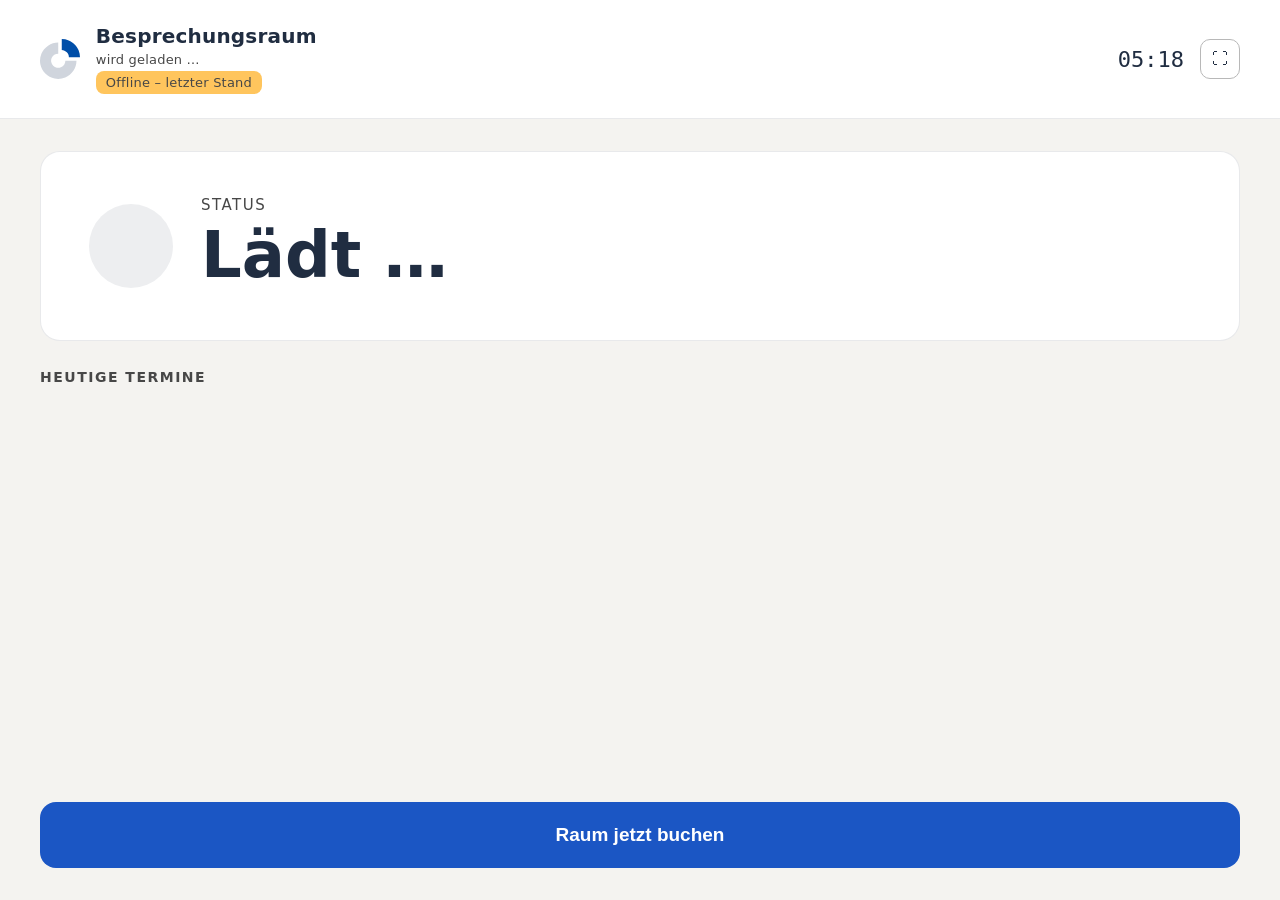
==== index.html @ acee7da9 "Add Python backend with Microsoft Graph integration for room calendar Replaces the mocked frontend d" ====
<!DOCTYPE html>
<html lang="de">
<head>
<meta charset="UTF-8">
<meta name="viewport" content="width=device-width, initial-scale=1.0, maximum-scale=1.0, user-scalable=no">
<title>Besprechungsraum</title>

<!-- PWA: Manifest + Theme-Farbe -->
<link rel="manifest" href="./manifest.json">
<meta name="theme-color" content="#FFFFFF">

<!-- iOS braucht eigene Meta-Tags, ignoriert das Manifest teilweise -->
<meta name="apple-mobile-web-app-capable" content="yes">
<meta name="apple-mobile-web-app-status-bar-style" content="black-translucent">
<link rel="apple-touch-icon" href="./icon-192.png">

<style>
  :root {
    /* Coredat Color Codes */
    --creme: #F4F3F0;
    --light-blue: #D1E6FF;
    --grey: #B8B8B8;
    --blue: #1B56C4;
    --text: #474747;
    --dark-blue: #202D41;
    --green: #A1C9AC;
    --pink: #F2BAEC;
    --yellow: #FFC55D;
    --purple: #CCB9F0;
    --white: #FFFFFF;

    --border: rgba(32,45,65,0.10);
    --radius: 20px;
  }

  * { box-sizing: border-box; margin: 0; padding: 0; }

  html, body { height: 100%; overflow: hidden; }

  body {
    background: var(--creme);
    color: var(--dark-blue);
    font-family: -apple-system, "Segoe UI", Roboto, system-ui, sans-serif;
    display: flex;
    flex-direction: column;
    -webkit-user-select: none;
    user-select: none;
  }

  header {
    display: flex;
    justify-content: space-between;
    align-items: center;
    padding: 24px 40px;
    flex-shrink: 0;
    background: var(--white);
    border-bottom: 1px solid var(--border);
    color: var(--dark-blue);
  }

  .brand {
    display: flex;
    align-items: center;
    gap: 16px;
  }

  .brand img {
    height: 40px;
    width: auto;
    flex-shrink: 0;
  }

  .room-name {
    font-size: 20px;
    font-weight: 600;
    letter-spacing: 0.2px;
  }

  .room-name span {
    display: block;
    font-size: 13px;
    font-weight: 400;
    color: var(--text);
    margin-top: 4px;
  }

  .offline-badge {
    display: none;
    font-size: 12px;
    font-weight: 600;
    color: var(--dark-blue);
    background: var(--yellow);
    padding: 4px 10px;
    border-radius: 8px;
    margin-top: 6px;
  }

  .offline-badge.show { display: inline-block; }

  .clock {
    font-family: "SF Mono", "Consolas", monospace;
    font-size: 22px;
    font-variant-numeric: tabular-nums;
    color: var(--dark-blue);
  }

  #fullscreenBtn {
    background: transparent;
    border: 1px solid var(--grey);
    color: var(--dark-blue);
    width: 40px;
    height: 40px;
    border-radius: 10px;
    margin-left: 16px;
    cursor: pointer;
    font-size: 16px;
  }

  .status-hero {
    position: relative;
    margin: 32px 40px 28px 40px;
    padding: 44px 48px;
    border-radius: var(--radius);
    background: var(--white);
    border: 1px solid var(--border);
    display: flex;
    align-items: center;
    gap: 28px;
    overflow: hidden;
    transition: background 0.4s ease;
  }

  .status-icon {
    flex-shrink: 0;
    width: 84px;
    height: 84px;
    border-radius: 50%;
    display: flex;
    align-items: center;
    justify-content: center;
    background: rgba(32,45,65,0.08);
  }

  .status-icon svg { width: 42px; height: 42px; }

  .status-text { display: flex; flex-direction: column; gap: 6px; }

  .status-hero.frei {
    background: var(--green);
    border-color: rgba(32,45,65,0.12);
  }

  .status-hero.belegt {
    background: var(--yellow);
    border-color: rgba(32,45,65,0.12);
  }

  .status-hero.frei .status-icon,
  .status-hero.belegt .status-icon {
    background: rgba(32,45,65,0.14);
  }

  .status-label {
    font-size: 15px;
    text-transform: uppercase;
    letter-spacing: 1.5px;
    color: var(--text);
  }

  .status-hero.frei .status-label,
  .status-hero.belegt .status-label {
    color: var(--dark-blue);
    opacity: 0.75;
  }

  .status-value {
    font-size: 64px;
    font-weight: 700;
    color: var(--dark-blue);
    line-height: 1.1;
  }

  .status-detail {
    font-size: 19px;
    color: var(--text);
  }

  .agenda {
    margin: 0 40px;
    flex: 1;
    overflow-y: auto;
  }

  .agenda h2 {
    font-size: 14px;
    text-transform: uppercase;
    letter-spacing: 1.5px;
    color: var(--text);
    margin-bottom: 14px;
  }

  .agenda-item {
    position: relative;
    display: flex;
    align-items: center;
    gap: 20px;
    padding: 16px 20px 16px 24px;
    background: var(--white);
    border: 1px solid var(--border);
    border-radius: 14px;
    margin-bottom: 10px;
    overflow: hidden;
  }

  .agenda-item::before {
    content: "";
    position: absolute;
    left: 0; top: 0; bottom: 0;
    width: 4px;
    background: var(--purple);
  }

  .agenda-time {
    font-family: "SF Mono", "Consolas", monospace;
    font-variant-numeric: tabular-nums;
    font-size: 15px;
    color: var(--text);
    min-width: 108px;
  }

  .agenda-title {
    font-size: 16px;
    font-weight: 500;
    color: var(--dark-blue);
  }

  .agenda-by {
    font-size: 13px;
    color: var(--text);
    margin-top: 2px;
  }

  .agenda-empty {
    color: var(--text);
    font-size: 15px;
    padding: 20px;
    text-align: center;
  }

  .book-bar {
    padding: 24px 40px 32px 40px;
    flex-shrink: 0;
  }

  .book-btn {
    width: 100%;
    padding: 22px;
    border: none;
    border-radius: 16px;
    background: var(--blue);
    color: var(--white);
    font-size: 19px;
    font-weight: 700;
    cursor: pointer;
  }

  .book-btn:active { opacity: 0.85; }

  .overlay {
    position: fixed;
    inset: 0;
    background: rgba(32,45,65,0.45);
    display: flex;
    align-items: flex-end;
    opacity: 0;
    pointer-events: none;
    transition: opacity 0.25s ease;
    z-index: 10;
  }

  .overlay.open { opacity: 1; pointer-events: auto; }

  .panel {
    width: 100%;
    background: var(--white);
    border-radius: 24px 24px 0 0;
    padding: 36px 40px 44px 40px;
    transform: translateY(100%);
    transition: transform 0.3s ease;
    position: relative;
  }

  .panel::before {
    content: "";
    position: absolute;
    top: 14px;
    left: 50%;
    transform: translateX(-50%);
    width: 44px;
    height: 5px;
    border-radius: 3px;
    background: var(--pink);
  }

  .overlay.open .panel { transform: translateY(0); }

  .panel h3 {
    font-size: 20px;
    margin-bottom: 24px;
    color: var(--dark-blue);
  }

  .field { margin-bottom: 20px; }

  .field label {
    display: block;
    font-size: 13px;
    color: var(--text);
    text-transform: uppercase;
    letter-spacing: 1px;
    margin-bottom: 8px;
  }

  select {
    width: 100%;
    padding: 16px;
    border-radius: 12px;
    border: 1px solid var(--grey);
    background: var(--creme);
    color: var(--dark-blue);
    font-size: 17px;
  }

  .duration-row { display: flex; gap: 10px; }

  .duration-btn {
    flex: 1;
    padding: 14px;
    border-radius: 12px;
    border: 1px solid var(--grey);
    background: var(--creme);
    color: var(--text);
    font-size: 16px;
    cursor: pointer;
  }

  .duration-btn.selected {
    border-color: var(--purple);
    background: rgba(204,185,240,0.35);
    color: #5b3fa0;
    font-weight: 600;
  }

  .panel-actions {
    display: flex;
    gap: 12px;
    margin-top: 28px;
  }

  .panel-actions button {
    flex: 1;
    padding: 18px;
    border-radius: 14px;
    border: none;
    font-size: 16px;
    font-weight: 600;
    cursor: pointer;
  }

  .cancel-btn { background: var(--creme); color: var(--text); }
  .confirm-btn { background: var(--blue); color: var(--white); }

  .toast {
    position: fixed;
    top: 30px;
    left: 50%;
    transform: translateX(-50%) translateY(-20px);
    background: var(--blue);
    color: var(--white);
    padding: 16px 28px;
    border-radius: 14px;
    font-weight: 600;
    opacity: 0;
    transition: all 0.3s ease;
    z-index: 20;
  }

  .toast.show { opacity: 1; transform: translateX(-50%) translateY(0); }
</style>
</head>
<body>

  <header>
    <div class="brand">
      <img src="./coredat-mark.svg" alt="Coredat">
      <div class="room-name">
        Besprechungsraum
        <span id="lastUpdate">wird geladen …</span>
        <span class="offline-badge" id="offlineBadge">Offline – letzter Stand</span>
      </div>
    </div>
    <div style="display:flex; align-items:center;">
      <div class="clock" id="clock">--:--</div>
      <button id="fullscreenBtn" title="Vollbild umschalten">⛶</button>
    </div>
  </header>

  <div class="status-hero" id="statusHero">
    <div class="status-icon" id="statusIcon"></div>
    <div class="status-text">
      <div class="status-label">Status</div>
      <div class="status-value" id="statusValue">Lädt …</div>
      <div class="status-detail" id="statusDetail"></div>
    </div>
  </div>

  <div class="agenda">
    <h2>Heutige Termine</h2>
    <div id="agendaList"></div>
  </div>

  <div class="book-bar">
    <button class="book-btn" id="openBookingBtn">Raum jetzt buchen</button>
  </div>

  <div class="overlay" id="bookingOverlay">
    <div class="panel">
      <h3>Raum buchen</h3>

      <div class="field">
        <label>Gebucht von</label>
        <select id="employeeSelect"></select>
      </div>

      <div class="field">
        <label>Dauer</label>
        <div class="duration-row" id="durationRow">
          <button class="duration-btn" data-min="15">15 Min</button>
          <button class="duration-btn selected" data-min="30">30 Min</button>
          <button class="duration-btn" data-min="60">60 Min</button>
        </div>
      </div>

      <div class="panel-actions">
        <button class="cancel-btn" id="cancelBookingBtn">Abbrechen</button>
        <button class="confirm-btn" id="confirmBookingBtn">Buchen</button>
      </div>
    </div>
  </div>

  <div class="toast" id="toast">Raum gebucht ✓</div>

<script>
  const API_BASE = "/api";
  const POLL_INTERVAL_MS = 30000;

  let selectedDuration = 30;

  function tickClock() {
    const now = new Date();
    document.getElementById("clock").textContent =
      now.toLocaleTimeString("de-AT", { hour: "2-digit", minute: "2-digit" });
  }
  setInterval(tickClock, 1000);
  tickClock();

  async function loadStatus() {
    try {
      const res = await fetch(`${API_BASE}/status`);
      if (!res.ok) throw new Error(res.status);
      renderStatus(await res.json());
      updateOfflineBadge(false);
    } catch (err) {
      updateOfflineBadge(true);
    }
  }

  async function loadAgenda() {
    try {
      const res = await fetch(`${API_BASE}/agenda`);
      if (!res.ok) throw new Error(res.status);
      renderAgenda(await res.json());
      updateOfflineBadge(false);
    } catch (err) {
      updateOfflineBadge(true);
    }
  }

  async function loadEmployees() {
    try {
      const res = await fetch(`${API_BASE}/employees`);
      if (!res.ok) throw new Error(res.status);
      const names = await res.json();
      const select = document.getElementById("employeeSelect");
      select.innerHTML = names.map(n => `<option value="${n}">${n}</option>`).join("");
    } catch (err) {
      updateOfflineBadge(true);
    }
  }

  const ICON_FREI = `<svg viewBox="0 0 24 24" fill="none" stroke="#202D41" stroke-width="2.5" stroke-linecap="round" stroke-linejoin="round"><path d="M20 6L9 17l-5-5"/></svg>`;
  const ICON_BELEGT = `<svg viewBox="0 0 24 24" fill="none" stroke="#202D41" stroke-width="2.5" stroke-linecap="round" stroke-linejoin="round"><rect x="5" y="11" width="14" height="10" rx="2"/><path d="M8 11V7a4 4 0 0 1 8 0v4"/></svg>`;

  function renderStatus(data) {
    const hero = document.getElementById("statusHero");
    const value = document.getElementById("statusValue");
    const detail = document.getElementById("statusDetail");
    const icon = document.getElementById("statusIcon");

    hero.classList.remove("frei", "belegt");

    if (data.belegt) {
      hero.classList.add("belegt");
      value.textContent = "Belegt";
      detail.textContent = `Wieder frei ab ${data.freiAb} Uhr`;
      icon.innerHTML = ICON_BELEGT;
    } else {
      hero.classList.add("frei");
      value.textContent = "Frei";
      detail.textContent = "Der Raum ist aktuell nicht belegt";
      icon.innerHTML = ICON_FREI;
    }

    document.getElementById("lastUpdate").textContent =
      "Aktualisiert " + new Date().toLocaleTimeString("de-AT", { hour: "2-digit", minute: "2-digit" });
  }

  function renderAgenda(items) {
    const list = document.getElementById("agendaList");
    if (!items.length) {
      list.innerHTML = `<div class="agenda-empty">Keine Termine für heute</div>`;
      return;
    }
    list.innerHTML = items.map(item => `
      <div class="agenda-item">
        <div class="agenda-time">${item.start}–${item.end}</div>
        <div>
          <div class="agenda-title">${item.titel}</div>
          <div class="agenda-by">${item.gebuchtVon}</div>
        </div>
      </div>
    `).join("");
  }

  const overlay = document.getElementById("bookingOverlay");

  document.getElementById("openBookingBtn").addEventListener("click", () => {
    overlay.classList.add("open");
  });

  document.getElementById("cancelBookingBtn").addEventListener("click", () => {
    overlay.classList.remove("open");
  });

  document.querySelectorAll(".duration-btn").forEach(btn => {
    btn.addEventListener("click", () => {
      document.querySelectorAll(".duration-btn").forEach(b => b.classList.remove("selected"));
      btn.classList.add("selected");
      selectedDuration = parseInt(btn.dataset.min, 10);
    });
  });

  document.getElementById("confirmBookingBtn").addEventListener("click", async () => {
    const employee = document.getElementById("employeeSelect").value;

    try {
      const res = await fetch(`${API_BASE}/book`, {
        method: "POST",
        headers: { "Content-Type": "application/json" },
        body: JSON.stringify({ employee, durationMinutes: selectedDuration })
      });
      if (!res.ok) throw new Error(res.status);

      overlay.classList.remove("open");
      showToast(`Raum für ${employee} gebucht (${selectedDuration} Min)`);
      loadStatus();
      loadAgenda();
    } catch (err) {
      overlay.classList.remove("open");
      showToast("Buchung fehlgeschlagen – bitte erneut versuchen");
    }
  });

  function showToast(msg) {
    const toast = document.getElementById("toast");
    toast.textContent = msg + " ✓";
    toast.classList.add("show");
    setTimeout(() => toast.classList.remove("show"), 2500);
  }

  document.getElementById("fullscreenBtn").addEventListener("click", () => {
    if (!document.fullscreenElement) {
      document.documentElement.requestFullscreen().catch(() => {});
    } else {
      document.exitFullscreen();
    }
  });

  function updateOfflineBadge(forceOffline) {
    const offline = forceOffline !== undefined ? forceOffline : !navigator.onLine;
    document.getElementById("offlineBadge").classList.toggle("show", offline);
  }
  window.addEventListener("online", () => updateOfflineBadge());
  window.addEventListener("offline", () => updateOfflineBadge());
  updateOfflineBadge();

  if ("serviceWorker" in navigator) {
    window.addEventListener("load", () => {
      navigator.serviceWorker.register("./sw.js").catch(() => {});
    });
  }

  loadStatus();
  loadAgenda();
  loadEmployees();
  setInterval(loadStatus, POLL_INTERVAL_MS);
  setInterval(loadAgenda, POLL_INTERVAL_MS);
</script>

</body>
</html>
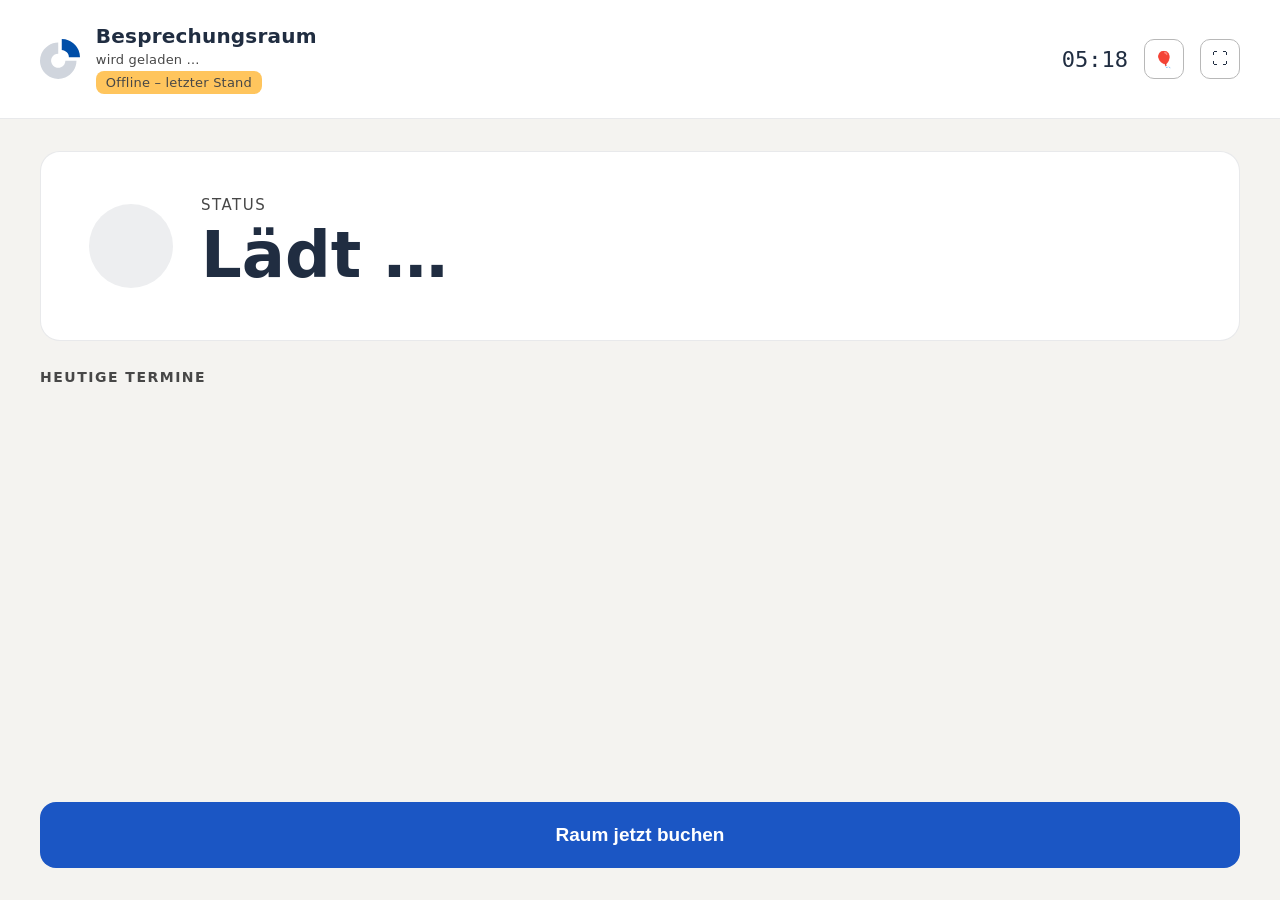
==== commit 7ecaac19: "fun-mode boilerplate" ====
--- a/index.html
+++ b/index.html
@@ -14,379 +14,8 @@
 <meta name="apple-mobile-web-app-status-bar-style" content="black-translucent">
 <link rel="apple-touch-icon" href="./icon-192.png">
 
-<style>
-  :root {
-    /* Coredat Color Codes */
-    --creme: #F4F3F0;
-    --light-blue: #D1E6FF;
-    --grey: #B8B8B8;
-    --blue: #1B56C4;
-    --text: #474747;
-    --dark-blue: #202D41;
-    --green: #A1C9AC;
-    --pink: #F2BAEC;
-    --yellow: #FFC55D;
-    --purple: #CCB9F0;
-    --white: #FFFFFF;
-
-    --border: rgba(32,45,65,0.10);
-    --radius: 20px;
-  }
-
-  * { box-sizing: border-box; margin: 0; padding: 0; }
-
-  html, body { height: 100%; overflow: hidden; }
-
-  body {
-    background: var(--creme);
-    color: var(--dark-blue);
-    font-family: -apple-system, "Segoe UI", Roboto, system-ui, sans-serif;
-    display: flex;
-    flex-direction: column;
-    -webkit-user-select: none;
-    user-select: none;
-  }
-
-  header {
-    display: flex;
-    justify-content: space-between;
-    align-items: center;
-    padding: 24px 40px;
-    flex-shrink: 0;
-    background: var(--white);
-    border-bottom: 1px solid var(--border);
-    color: var(--dark-blue);
-  }
-
-  .brand {
-    display: flex;
-    align-items: center;
-    gap: 16px;
-  }
-
-  .brand img {
-    height: 40px;
-    width: auto;
-    flex-shrink: 0;
-  }
-
-  .room-name {
-    font-size: 20px;
-    font-weight: 600;
-    letter-spacing: 0.2px;
-  }
-
-  .room-name span {
-    display: block;
-    font-size: 13px;
-    font-weight: 400;
-    color: var(--text);
-    margin-top: 4px;
-  }
-
-  .offline-badge {
-    display: none;
-    font-size: 12px;
-    font-weight: 600;
-    color: var(--dark-blue);
-    background: var(--yellow);
-    padding: 4px 10px;
-    border-radius: 8px;
-    margin-top: 6px;
-  }
-
-  .offline-badge.show { display: inline-block; }
-
-  .clock {
-    font-family: "SF Mono", "Consolas", monospace;
-    font-size: 22px;
-    font-variant-numeric: tabular-nums;
-    color: var(--dark-blue);
-  }
-
-  #fullscreenBtn {
-    background: transparent;
-    border: 1px solid var(--grey);
-    color: var(--dark-blue);
-    width: 40px;
-    height: 40px;
-    border-radius: 10px;
-    margin-left: 16px;
-    cursor: pointer;
-    font-size: 16px;
-  }
-
-  .status-hero {
-    position: relative;
-    margin: 32px 40px 28px 40px;
-    padding: 44px 48px;
-    border-radius: var(--radius);
-    background: var(--white);
-    border: 1px solid var(--border);
-    display: flex;
-    align-items: center;
-    gap: 28px;
-    overflow: hidden;
-    transition: background 0.4s ease;
-  }
-
-  .status-icon {
-    flex-shrink: 0;
-    width: 84px;
-    height: 84px;
-    border-radius: 50%;
-    display: flex;
-    align-items: center;
-    justify-content: center;
-    background: rgba(32,45,65,0.08);
-  }
-
-  .status-icon svg { width: 42px; height: 42px; }
-
-  .status-text { display: flex; flex-direction: column; gap: 6px; }
-
-  .status-hero.frei {
-    background: var(--green);
-    border-color: rgba(32,45,65,0.12);
-  }
-
-  .status-hero.belegt {
-    background: var(--yellow);
-    border-color: rgba(32,45,65,0.12);
-  }
-
-  .status-hero.frei .status-icon,
-  .status-hero.belegt .status-icon {
-    background: rgba(32,45,65,0.14);
-  }
-
-  .status-label {
-    font-size: 15px;
-    text-transform: uppercase;
-    letter-spacing: 1.5px;
-    color: var(--text);
-  }
-
-  .status-hero.frei .status-label,
-  .status-hero.belegt .status-label {
-    color: var(--dark-blue);
-    opacity: 0.75;
-  }
-
-  .status-value {
-    font-size: 64px;
-    font-weight: 700;
-    color: var(--dark-blue);
-    line-height: 1.1;
-  }
-
-  .status-detail {
-    font-size: 19px;
-    color: var(--text);
-  }
-
-  .agenda {
-    margin: 0 40px;
-    flex: 1;
-    overflow-y: auto;
-  }
-
-  .agenda h2 {
-    font-size: 14px;
-    text-transform: uppercase;
-    letter-spacing: 1.5px;
-    color: var(--text);
-    margin-bottom: 14px;
-  }
-
-  .agenda-item {
-    position: relative;
-    display: flex;
-    align-items: center;
-    gap: 20px;
-    padding: 16px 20px 16px 24px;
-    background: var(--white);
-    border: 1px solid var(--border);
-    border-radius: 14px;
-    margin-bottom: 10px;
-    overflow: hidden;
-  }
-
-  .agenda-item::before {
-    content: "";
-    position: absolute;
-    left: 0; top: 0; bottom: 0;
-    width: 4px;
-    background: var(--purple);
-  }
-
-  .agenda-time {
-    font-family: "SF Mono", "Consolas", monospace;
-    font-variant-numeric: tabular-nums;
-    font-size: 15px;
-    color: var(--text);
-    min-width: 108px;
-  }
-
-  .agenda-title {
-    font-size: 16px;
-    font-weight: 500;
-    color: var(--dark-blue);
-  }
-
-  .agenda-by {
-    font-size: 13px;
-    color: var(--text);
-    margin-top: 2px;
-  }
-
-  .agenda-empty {
-    color: var(--text);
-    font-size: 15px;
-    padding: 20px;
-    text-align: center;
-  }
-
-  .book-bar {
-    padding: 24px 40px 32px 40px;
-    flex-shrink: 0;
-  }
-
-  .book-btn {
-    width: 100%;
-    padding: 22px;
-    border: none;
-    border-radius: 16px;
-    background: var(--blue);
-    color: var(--white);
-    font-size: 19px;
-    font-weight: 700;
-    cursor: pointer;
-  }
-
-  .book-btn:active { opacity: 0.85; }
-
-  .overlay {
-    position: fixed;
-    inset: 0;
-    background: rgba(32,45,65,0.45);
-    display: flex;
-    align-items: flex-end;
-    opacity: 0;
-    pointer-events: none;
-    transition: opacity 0.25s ease;
-    z-index: 10;
-  }
-
-  .overlay.open { opacity: 1; pointer-events: auto; }
-
-  .panel {
-    width: 100%;
-    background: var(--white);
-    border-radius: 24px 24px 0 0;
-    padding: 36px 40px 44px 40px;
-    transform: translateY(100%);
-    transition: transform 0.3s ease;
-    position: relative;
-  }
-
-  .panel::before {
-    content: "";
-    position: absolute;
-    top: 14px;
-    left: 50%;
-    transform: translateX(-50%);
-    width: 44px;
-    height: 5px;
-    border-radius: 3px;
-    background: var(--pink);
-  }
-
-  .overlay.open .panel { transform: translateY(0); }
-
-  .panel h3 {
-    font-size: 20px;
-    margin-bottom: 24px;
-    color: var(--dark-blue);
-  }
-
-  .field { margin-bottom: 20px; }
-
-  .field label {
-    display: block;
-    font-size: 13px;
-    color: var(--text);
-    text-transform: uppercase;
-    letter-spacing: 1px;
-    margin-bottom: 8px;
-  }
-
-  select {
-    width: 100%;
-    padding: 16px;
-    border-radius: 12px;
-    border: 1px solid var(--grey);
-    background: var(--creme);
-    color: var(--dark-blue);
-    font-size: 17px;
-  }
-
-  .duration-row { display: flex; gap: 10px; }
-
-  .duration-btn {
-    flex: 1;
-    padding: 14px;
-    border-radius: 12px;
-    border: 1px solid var(--grey);
-    background: var(--creme);
-    color: var(--text);
-    font-size: 16px;
-    cursor: pointer;
-  }
-
-  .duration-btn.selected {
-    border-color: var(--purple);
-    background: rgba(204,185,240,0.35);
-    color: #5b3fa0;
-    font-weight: 600;
-  }
-
-  .panel-actions {
-    display: flex;
-    gap: 12px;
-    margin-top: 28px;
-  }
-
-  .panel-actions button {
-    flex: 1;
-    padding: 18px;
-    border-radius: 14px;
-    border: none;
-    font-size: 16px;
-    font-weight: 600;
-    cursor: pointer;
-  }
-
-  .cancel-btn { background: var(--creme); color: var(--text); }
-  .confirm-btn { background: var(--blue); color: var(--white); }
-
-  .toast {
-    position: fixed;
-    top: 30px;
-    left: 50%;
-    transform: translateX(-50%) translateY(-20px);
-    background: var(--blue);
-    color: var(--white);
-    padding: 16px 28px;
-    border-radius: 14px;
-    font-weight: 600;
-    opacity: 0;
-    transition: all 0.3s ease;
-    z-index: 20;
-  }
-
-  .toast.show { opacity: 1; transform: translateX(-50%) translateY(0); }
-</style>
+<link rel="stylesheet" href="./styles.css">
+
 </head>
 <body>
 
@@ -401,6 +30,7 @@
     </div>
     <div style="display:flex; align-items:center;">
       <div class="clock" id="clock">--:--</div>
+      <button id="funModeBtn" title="Fun-Modus">🎈</button>
       <button id="fullscreenBtn" title="Vollbild umschalten">⛶</button>
     </div>
   </header>
@@ -588,6 +218,10 @@
     setTimeout(() => toast.classList.remove("show"), 2500);
   }
 
+  document.getElementById("funModeBtn").addEventListener("click", () => {
+    window.location.href = "./fun.html";
+  });
+
   document.getElementById("fullscreenBtn").addEventListener("click", () => {
     if (!document.fullscreenElement) {
       document.documentElement.requestFullscreen().catch(() => {});
--- a/styles.css
+++ b/styles.css
@@ -0,0 +1,372 @@
+:root {
+  /* Coredat Color Codes */
+  --creme: #F4F3F0;
+  --light-blue: #D1E6FF;
+  --grey: #B8B8B8;
+  --blue: #1B56C4;
+  --text: #474747;
+  --dark-blue: #202D41;
+  --green: #A1C9AC;
+  --pink: #F2BAEC;
+  --yellow: #FFC55D;
+  --purple: #CCB9F0;
+  --white: #FFFFFF;
+
+  --border: rgba(32,45,65,0.10);
+  --radius: 20px;
+}
+
+* { box-sizing: border-box; margin: 0; padding: 0; }
+
+html, body { height: 100%; overflow: hidden; }
+
+body {
+  background: var(--creme);
+  color: var(--dark-blue);
+  font-family: -apple-system, "Segoe UI", Roboto, system-ui, sans-serif;
+  display: flex;
+  flex-direction: column;
+  -webkit-user-select: none;
+  user-select: none;
+}
+
+header {
+  display: flex;
+  justify-content: space-between;
+  align-items: center;
+  padding: 24px 40px;
+  flex-shrink: 0;
+  background: var(--white);
+  border-bottom: 1px solid var(--border);
+  color: var(--dark-blue);
+}
+
+.brand {
+  display: flex;
+  align-items: center;
+  gap: 16px;
+}
+
+.brand img {
+  height: 40px;
+  width: auto;
+  flex-shrink: 0;
+}
+
+.room-name {
+  font-size: 20px;
+  font-weight: 600;
+  letter-spacing: 0.2px;
+}
+
+.room-name span {
+  display: block;
+  font-size: 13px;
+  font-weight: 400;
+  color: var(--text);
+  margin-top: 4px;
+}
+
+.offline-badge {
+  display: none;
+  font-size: 12px;
+  font-weight: 600;
+  color: var(--dark-blue);
+  background: var(--yellow);
+  padding: 4px 10px;
+  border-radius: 8px;
+  margin-top: 6px;
+}
+
+.offline-badge.show { display: inline-block; }
+
+.clock {
+  font-family: "SF Mono", "Consolas", monospace;
+  font-size: 22px;
+  font-variant-numeric: tabular-nums;
+  color: var(--dark-blue);
+}
+
+#funModeBtn,
+#fullscreenBtn {
+  background: transparent;
+  border: 1px solid var(--grey);
+  color: var(--dark-blue);
+  width: 40px;
+  height: 40px;
+  border-radius: 10px;
+  margin-left: 16px;
+  cursor: pointer;
+  font-size: 16px;
+}
+
+.status-hero {
+  position: relative;
+  margin: 32px 40px 28px 40px;
+  padding: 44px 48px;
+  border-radius: var(--radius);
+  background: var(--white);
+  border: 1px solid var(--border);
+  display: flex;
+  align-items: center;
+  gap: 28px;
+  overflow: hidden;
+  transition: background 0.4s ease;
+}
+
+.status-icon {
+  flex-shrink: 0;
+  width: 84px;
+  height: 84px;
+  border-radius: 50%;
+  display: flex;
+  align-items: center;
+  justify-content: center;
+  background: rgba(32,45,65,0.08);
+}
+
+.status-icon svg { width: 42px; height: 42px; }
+
+.status-text { display: flex; flex-direction: column; gap: 6px; }
+
+.status-hero.frei {
+  background: var(--green);
+  border-color: rgba(32,45,65,0.12);
+}
+
+.status-hero.belegt {
+  background: var(--yellow);
+  border-color: rgba(32,45,65,0.12);
+}
+
+.status-hero.frei .status-icon,
+.status-hero.belegt .status-icon {
+  background: rgba(32,45,65,0.14);
+}
+
+.status-label {
+  font-size: 15px;
+  text-transform: uppercase;
+  letter-spacing: 1.5px;
+  color: var(--text);
+}
+
+.status-hero.frei .status-label,
+.status-hero.belegt .status-label {
+  color: var(--dark-blue);
+  opacity: 0.75;
+}
+
+.status-value {
+  font-size: 64px;
+  font-weight: 700;
+  color: var(--dark-blue);
+  line-height: 1.1;
+}
+
+.status-detail {
+  font-size: 19px;
+  color: var(--text);
+}
+
+.agenda {
+  margin: 0 40px;
+  flex: 1;
+  overflow-y: auto;
+}
+
+.agenda h2 {
+  font-size: 14px;
+  text-transform: uppercase;
+  letter-spacing: 1.5px;
+  color: var(--text);
+  margin-bottom: 14px;
+}
+
+.agenda-item {
+  position: relative;
+  display: flex;
+  align-items: center;
+  gap: 20px;
+  padding: 16px 20px 16px 24px;
+  background: var(--white);
+  border: 1px solid var(--border);
+  border-radius: 14px;
+  margin-bottom: 10px;
+  overflow: hidden;
+}
+
+.agenda-item::before {
+  content: "";
+  position: absolute;
+  left: 0; top: 0; bottom: 0;
+  width: 4px;
+  background: var(--purple);
+}
+
+.agenda-time {
+  font-family: "SF Mono", "Consolas", monospace;
+  font-variant-numeric: tabular-nums;
+  font-size: 15px;
+  color: var(--text);
+  min-width: 108px;
+}
+
+.agenda-title {
+  font-size: 16px;
+  font-weight: 500;
+  color: var(--dark-blue);
+}
+
+.agenda-by {
+  font-size: 13px;
+  color: var(--text);
+  margin-top: 2px;
+}
+
+.agenda-empty {
+  color: var(--text);
+  font-size: 15px;
+  padding: 20px;
+  text-align: center;
+}
+
+.book-bar {
+  padding: 24px 40px 32px 40px;
+  flex-shrink: 0;
+}
+
+.book-btn {
+  width: 100%;
+  padding: 22px;
+  border: none;
+  border-radius: 16px;
+  background: var(--blue);
+  color: var(--white);
+  font-size: 19px;
+  font-weight: 700;
+  cursor: pointer;
+}
+
+.book-btn:active { opacity: 0.85; }
+
+.overlay {
+  position: fixed;
+  inset: 0;
+  background: rgba(32,45,65,0.45);
+  display: flex;
+  align-items: flex-end;
+  opacity: 0;
+  pointer-events: none;
+  transition: opacity 0.25s ease;
+  z-index: 10;
+}
+
+.overlay.open { opacity: 1; pointer-events: auto; }
+
+.panel {
+  width: 100%;
+  background: var(--white);
+  border-radius: 24px 24px 0 0;
+  padding: 36px 40px 44px 40px;
+  transform: translateY(100%);
+  transition: transform 0.3s ease;
+  position: relative;
+}
+
+.panel::before {
+  content: "";
+  position: absolute;
+  top: 14px;
+  left: 50%;
+  transform: translateX(-50%);
+  width: 44px;
+  height: 5px;
+  border-radius: 3px;
+  background: var(--pink);
+}
+
+.overlay.open .panel { transform: translateY(0); }
+
+.panel h3 {
+  font-size: 20px;
+  margin-bottom: 24px;
+  color: var(--dark-blue);
+}
+
+.field { margin-bottom: 20px; }
+
+.field label {
+  display: block;
+  font-size: 13px;
+  color: var(--text);
+  text-transform: uppercase;
+  letter-spacing: 1px;
+  margin-bottom: 8px;
+}
+
+select {
+  width: 100%;
+  padding: 16px;
+  border-radius: 12px;
+  border: 1px solid var(--grey);
+  background: var(--creme);
+  color: var(--dark-blue);
+  font-size: 17px;
+}
+
+.duration-row { display: flex; gap: 10px; }
+
+.duration-btn {
+  flex: 1;
+  padding: 14px;
+  border-radius: 12px;
+  border: 1px solid var(--grey);
+  background: var(--creme);
+  color: var(--text);
+  font-size: 16px;
+  cursor: pointer;
+}
+
+.duration-btn.selected {
+  border-color: var(--purple);
+  background: rgba(204,185,240,0.35);
+  color: #5b3fa0;
+  font-weight: 600;
+}
+
+.panel-actions {
+  display: flex;
+  gap: 12px;
+  margin-top: 28px;
+}
+
+.panel-actions button {
+  flex: 1;
+  padding: 18px;
+  border-radius: 14px;
+  border: none;
+  font-size: 16px;
+  font-weight: 600;
+  cursor: pointer;
+}
+
+.cancel-btn { background: var(--creme); color: var(--text); }
+.confirm-btn { background: var(--blue); color: var(--white); }
+
+.toast {
+  position: fixed;
+  top: 30px;
+  left: 50%;
+  transform: translateX(-50%) translateY(-20px);
+  background: var(--blue);
+  color: var(--white);
+  padding: 16px 28px;
+  border-radius: 14px;
+  font-weight: 600;
+  opacity: 0;
+  transition: all 0.3s ease;
+  z-index: 20;
+}
+
+.toast.show { opacity: 1; transform: translateX(-50%) translateY(0); }
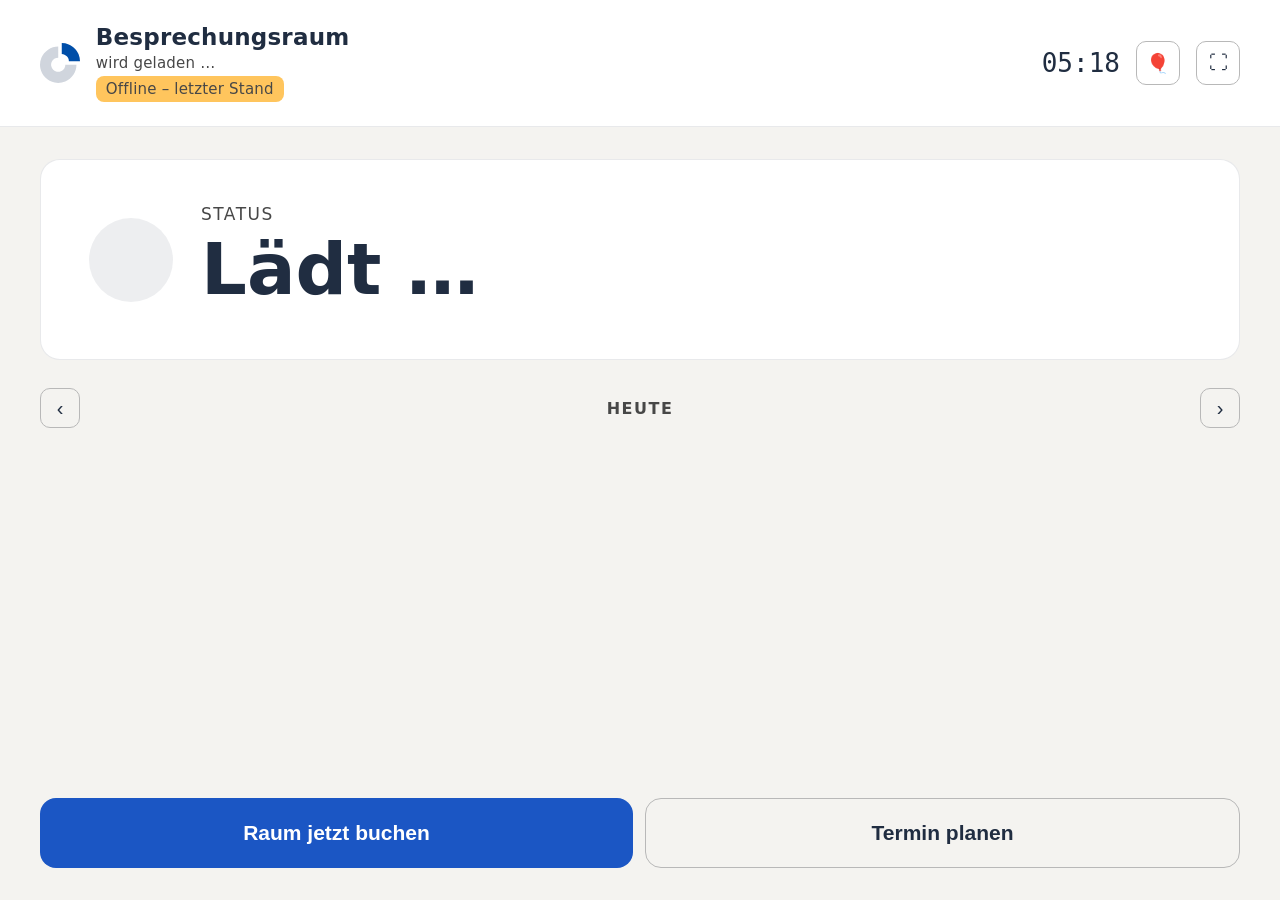
==== commit 619e8e9a: "added more functionalities (conflict handling, week view, delete bookings)" ====
--- a/index.html
+++ b/index.html
@@ -45,17 +45,33 @@
   </div>
 
   <div class="agenda">
-    <h2>Heutige Termine</h2>
+    <div class="day-nav">
+      <button class="day-nav-arrow" id="prevDayBtn" aria-label="Vorheriger Tag">‹</button>
+      <div class="day-nav-label">
+        <span id="dayLabel">Heute</span>
+        <button class="today-btn" id="todayBtn">Heute</button>
+      </div>
+      <button class="day-nav-arrow" id="nextDayBtn" aria-label="Nächster Tag">›</button>
+    </div>
     <div id="agendaList"></div>
   </div>
 
   <div class="book-bar">
     <button class="book-btn" id="openBookingBtn">Raum jetzt buchen</button>
+    <button class="book-btn secondary-btn" id="planBookingBtn">Termin planen</button>
   </div>
 
   <div class="overlay" id="bookingOverlay">
     <div class="panel">
-      <h3>Raum buchen</h3>
+      <h3 id="panelTitle">Raum buchen</h3>
+
+      <div class="field" id="scheduleFields" style="display:none">
+        <label>Datum &amp; Uhrzeit</label>
+        <div class="schedule-row">
+          <input type="date" id="scheduleDate">
+          <input type="time" id="scheduleTime">
+        </div>
+      </div>
 
       <div class="field">
         <label>Gebucht von</label>
@@ -85,6 +101,56 @@
   const POLL_INTERVAL_MS = 30000;
 
   let selectedDuration = 30;
+  let viewedDate = new Date();
+  let bookMode = "now";
+
+  function isToday(d) {
+    const t = new Date();
+    return d.getFullYear() === t.getFullYear() && d.getMonth() === t.getMonth() && d.getDate() === t.getDate();
+  }
+
+  function formatDateParam(d) {
+    const y = d.getFullYear();
+    const m = String(d.getMonth() + 1).padStart(2, "0");
+    const day = String(d.getDate()).padStart(2, "0");
+    return `${y}-${m}-${day}`;
+  }
+
+  function formatDayLabel(d) {
+    if (isToday(d)) return "Heute";
+    return d.toLocaleDateString("de-AT", { weekday: "long", day: "numeric", month: "long" });
+  }
+
+  function nextQuarterHourStr() {
+    const d = new Date();
+    d.setMinutes(Math.ceil(d.getMinutes() / 15) * 15, 0, 0);
+    return `${String(d.getHours()).padStart(2, "0")}:${String(d.getMinutes()).padStart(2, "0")}`;
+  }
+
+  function renderDayNav() {
+    document.getElementById("dayLabel").textContent = formatDayLabel(viewedDate);
+    document.getElementById("todayBtn").classList.toggle("show", !isToday(viewedDate));
+  }
+
+  function updateStatusHeroVisibility() {
+    document.getElementById("statusHero").style.display = isToday(viewedDate) ? "" : "none";
+  }
+
+  function dayChanged() {
+    renderDayNav();
+    updateStatusHeroVisibility();
+    loadAgenda();
+  }
+
+  function changeDay(delta) {
+    viewedDate.setDate(viewedDate.getDate() + delta);
+    dayChanged();
+  }
+
+  function goToToday() {
+    viewedDate = new Date();
+    dayChanged();
+  }
 
   function tickClock() {
     const now = new Date();
@@ -107,7 +173,7 @@
 
   async function loadAgenda() {
     try {
-      const res = await fetch(`${API_BASE}/agenda`);
+      const res = await fetch(`${API_BASE}/agenda?date=${formatDateParam(viewedDate)}`);
       if (!res.ok) throw new Error(res.status);
       renderAgenda(await res.json());
       updateOfflineBadge(false);
@@ -158,16 +224,17 @@
   function renderAgenda(items) {
     const list = document.getElementById("agendaList");
     if (!items.length) {
-      list.innerHTML = `<div class="agenda-empty">Keine Termine für heute</div>`;
+      list.innerHTML = `<div class="agenda-empty">Keine Termine an diesem Tag</div>`;
       return;
     }
     list.innerHTML = items.map(item => `
       <div class="agenda-item">
         <div class="agenda-time">${item.start}–${item.end}</div>
-        <div>
+        <div class="agenda-info">
           <div class="agenda-title">${item.titel}</div>
           <div class="agenda-by">${item.gebuchtVon}</div>
         </div>
+        ${item.loeschbar ? `<button class="delete-btn" data-id="${item.id}" title="Buchung löschen">🗑</button>` : ""}
       </div>
     `).join("");
   }
@@ -175,6 +242,18 @@
   const overlay = document.getElementById("bookingOverlay");
 
   document.getElementById("openBookingBtn").addEventListener("click", () => {
+    bookMode = "now";
+    document.getElementById("panelTitle").textContent = "Raum buchen";
+    document.getElementById("scheduleFields").style.display = "none";
+    overlay.classList.add("open");
+  });
+
+  document.getElementById("planBookingBtn").addEventListener("click", () => {
+    bookMode = "scheduled";
+    document.getElementById("panelTitle").textContent = "Termin planen";
+    document.getElementById("scheduleFields").style.display = "";
+    document.getElementById("scheduleDate").value = formatDateParam(viewedDate);
+    document.getElementById("scheduleTime").value = nextQuarterHourStr();
     overlay.classList.add("open");
   });
 
@@ -192,13 +271,30 @@
 
   document.getElementById("confirmBookingBtn").addEventListener("click", async () => {
     const employee = document.getElementById("employeeSelect").value;
+    const payload = { employee, durationMinutes: selectedDuration };
+
+    if (bookMode === "scheduled") {
+      const date = document.getElementById("scheduleDate").value;
+      const time = document.getElementById("scheduleTime").value;
+      if (!date || !time) {
+        showToast("Bitte Datum und Uhrzeit wählen");
+        return;
+      }
+      payload.startDateTime = `${date}T${time}:00`;
+    }
 
     try {
       const res = await fetch(`${API_BASE}/book`, {
         method: "POST",
         headers: { "Content-Type": "application/json" },
-        body: JSON.stringify({ employee, durationMinutes: selectedDuration })
+        body: JSON.stringify(payload)
       });
+
+      if (res.status === 409) {
+        const data = await res.json().catch(() => ({}));
+        showToast(`Zeitraum bereits belegt: ${data.detail || "Konflikt"}`);
+        return;
+      }
       if (!res.ok) throw new Error(res.status);
 
       overlay.classList.remove("open");
@@ -210,6 +306,45 @@
       showToast("Buchung fehlgeschlagen – bitte erneut versuchen");
     }
   });
+
+  document.getElementById("agendaList").addEventListener("click", async (e) => {
+    const btn = e.target.closest(".delete-btn");
+    if (!btn) return;
+    if (!confirm("Diese Buchung wirklich löschen?")) return;
+
+    try {
+      const res = await fetch(`${API_BASE}/booking/${btn.dataset.id}`, { method: "DELETE" });
+      if (res.status === 403) {
+        showToast("Diese Buchung kann nicht gelöscht werden");
+        return;
+      }
+      if (!res.ok) throw new Error(res.status);
+      showToast("Buchung gelöscht");
+      loadAgenda();
+      loadStatus();
+    } catch (err) {
+      showToast("Löschen fehlgeschlagen");
+    }
+  });
+
+  document.getElementById("prevDayBtn").addEventListener("click", () => changeDay(-1));
+  document.getElementById("nextDayBtn").addEventListener("click", () => changeDay(1));
+  document.getElementById("todayBtn").addEventListener("click", goToToday);
+
+  const agendaEl = document.querySelector(".agenda");
+  let touchStartX = 0;
+  let touchStartY = 0;
+  agendaEl.addEventListener("touchstart", (e) => {
+    touchStartX = e.changedTouches[0].clientX;
+    touchStartY = e.changedTouches[0].clientY;
+  }, { passive: true });
+  agendaEl.addEventListener("touchend", (e) => {
+    const dx = e.changedTouches[0].clientX - touchStartX;
+    const dy = e.changedTouches[0].clientY - touchStartY;
+    if (Math.abs(dx) > 50 && Math.abs(dx) > Math.abs(dy)) {
+      changeDay(dx < 0 ? 1 : -1);
+    }
+  }, { passive: true });
 
   function showToast(msg) {
     const toast = document.getElementById("toast");
@@ -244,6 +379,8 @@
     });
   }
 
+  renderDayNav();
+  updateStatusHeroVisibility();
   loadStatus();
   loadAgenda();
   loadEmployees();
--- a/styles.css
+++ b/styles.css
@@ -54,14 +54,14 @@
 }
 
 .room-name {
-  font-size: 20px;
+  font-size: 23px;
   font-weight: 600;
   letter-spacing: 0.2px;
 }
 
 .room-name span {
   display: block;
-  font-size: 13px;
+  font-size: 15px;
   font-weight: 400;
   color: var(--text);
   margin-top: 4px;
@@ -69,7 +69,7 @@
 
 .offline-badge {
   display: none;
-  font-size: 12px;
+  font-size: 14px;
   font-weight: 600;
   color: var(--dark-blue);
   background: var(--yellow);
@@ -82,7 +82,7 @@
 
 .clock {
   font-family: "SF Mono", "Consolas", monospace;
-  font-size: 22px;
+  font-size: 26px;
   font-variant-numeric: tabular-nums;
   color: var(--dark-blue);
 }
@@ -92,12 +92,12 @@
   background: transparent;
   border: 1px solid var(--grey);
   color: var(--dark-blue);
-  width: 40px;
-  height: 40px;
+  width: 44px;
+  height: 44px;
   border-radius: 10px;
   margin-left: 16px;
   cursor: pointer;
-  font-size: 16px;
+  font-size: 19px;
 }
 
 .status-hero {
@@ -145,7 +145,7 @@
 }
 
 .status-label {
-  font-size: 15px;
+  font-size: 17px;
   text-transform: uppercase;
   letter-spacing: 1.5px;
   color: var(--text);
@@ -158,14 +158,14 @@
 }
 
 .status-value {
-  font-size: 64px;
+  font-size: 72px;
   font-weight: 700;
   color: var(--dark-blue);
   line-height: 1.1;
 }
 
 .status-detail {
-  font-size: 19px;
+  font-size: 22px;
   color: var(--text);
 }
 
@@ -175,13 +175,52 @@
   overflow-y: auto;
 }
 
-.agenda h2 {
-  font-size: 14px;
+.day-nav {
+  display: flex;
+  align-items: center;
+  justify-content: space-between;
+  margin-bottom: 14px;
+}
+
+.day-nav-arrow {
+  background: transparent;
+  border: 1px solid var(--grey);
+  color: var(--dark-blue);
+  width: 40px;
+  height: 40px;
+  border-radius: 10px;
+  cursor: pointer;
+  font-size: 20px;
+  line-height: 1;
+}
+
+.day-nav-label {
+  display: flex;
+  align-items: center;
+  gap: 12px;
+}
+
+.day-nav-label span {
+  font-size: 16px;
+  font-weight: 600;
   text-transform: uppercase;
   letter-spacing: 1.5px;
   color: var(--text);
-  margin-bottom: 14px;
-}
+}
+
+.today-btn {
+  display: none;
+  border: 1px solid var(--purple);
+  background: rgba(204,185,240,0.35);
+  color: #5b3fa0;
+  font-size: 13px;
+  font-weight: 600;
+  padding: 5px 14px;
+  border-radius: 999px;
+  cursor: pointer;
+}
+
+.today-btn.show { display: inline-block; }
 
 .agenda-item {
   position: relative;
@@ -207,48 +246,72 @@
 .agenda-time {
   font-family: "SF Mono", "Consolas", monospace;
   font-variant-numeric: tabular-nums;
+  font-size: 17px;
+  color: var(--text);
+  min-width: 108px;
+}
+
+.agenda-info { flex: 1; }
+
+.agenda-title {
+  font-size: 19px;
+  font-weight: 500;
+  color: var(--dark-blue);
+}
+
+.agenda-by {
   font-size: 15px;
   color: var(--text);
-  min-width: 108px;
-}
-
-.agenda-title {
-  font-size: 16px;
-  font-weight: 500;
-  color: var(--dark-blue);
-}
-
-.agenda-by {
-  font-size: 13px;
-  color: var(--text);
   margin-top: 2px;
 }
 
+.delete-btn {
+  flex-shrink: 0;
+  margin-left: auto;
+  background: transparent;
+  border: none;
+  font-size: 20px;
+  line-height: 1;
+  padding: 8px;
+  opacity: 0.55;
+  cursor: pointer;
+}
+
+.delete-btn:active { opacity: 1; }
+
 .agenda-empty {
   color: var(--text);
-  font-size: 15px;
+  font-size: 17px;
   padding: 20px;
   text-align: center;
 }
 
 .book-bar {
+  display: flex;
+  gap: 12px;
   padding: 24px 40px 32px 40px;
   flex-shrink: 0;
 }
 
 .book-btn {
-  width: 100%;
+  flex: 1;
   padding: 22px;
   border: none;
   border-radius: 16px;
   background: var(--blue);
   color: var(--white);
-  font-size: 19px;
+  font-size: 21px;
   font-weight: 700;
   cursor: pointer;
 }
 
 .book-btn:active { opacity: 0.85; }
+
+.book-btn.secondary-btn {
+  background: var(--creme);
+  color: var(--dark-blue);
+  border: 1px solid var(--grey);
+}
 
 .overlay {
   position: fixed;
@@ -289,7 +352,7 @@
 .overlay.open .panel { transform: translateY(0); }
 
 .panel h3 {
-  font-size: 20px;
+  font-size: 23px;
   margin-bottom: 24px;
   color: var(--dark-blue);
 }
@@ -298,7 +361,7 @@
 
 .field label {
   display: block;
-  font-size: 13px;
+  font-size: 14px;
   color: var(--text);
   text-transform: uppercase;
   letter-spacing: 1px;
@@ -312,7 +375,21 @@
   border: 1px solid var(--grey);
   background: var(--creme);
   color: var(--dark-blue);
+  font-size: 19px;
+}
+
+.schedule-row { display: flex; gap: 10px; }
+
+.schedule-row input[type="date"],
+.schedule-row input[type="time"] {
+  flex: 1;
+  padding: 16px;
+  border-radius: 12px;
+  border: 1px solid var(--grey);
+  background: var(--creme);
+  color: var(--dark-blue);
   font-size: 17px;
+  font-family: inherit;
 }
 
 .duration-row { display: flex; gap: 10px; }
@@ -324,7 +401,7 @@
   border: 1px solid var(--grey);
   background: var(--creme);
   color: var(--text);
-  font-size: 16px;
+  font-size: 18px;
   cursor: pointer;
 }
 
@@ -346,7 +423,7 @@
   padding: 18px;
   border-radius: 14px;
   border: none;
-  font-size: 16px;
+  font-size: 18px;
   font-weight: 600;
   cursor: pointer;
 }
@@ -363,10 +440,13 @@
   color: var(--white);
   padding: 16px 28px;
   border-radius: 14px;
+  font-size: 17px;
   font-weight: 600;
   opacity: 0;
   transition: all 0.3s ease;
   z-index: 20;
+  max-width: 80vw;
+  text-align: center;
 }
 
 .toast.show { opacity: 1; transform: translateX(-50%) translateY(0); }
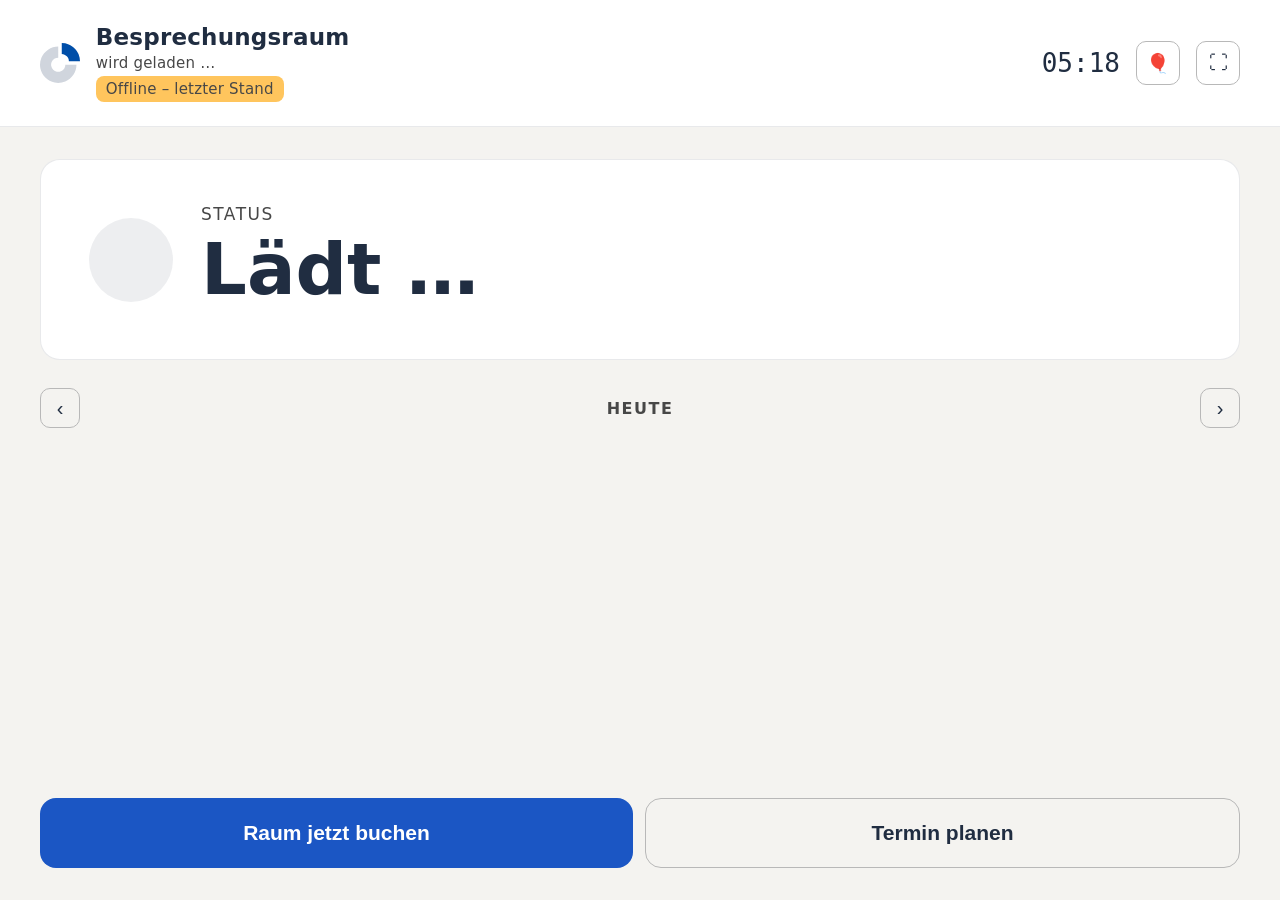
==== commit 49b9e8b1: "fixed offline bug" ====
--- a/index.html
+++ b/index.html
@@ -365,13 +365,13 @@
     }
   });
 
-  function updateOfflineBadge(forceOffline) {
-    const offline = forceOffline !== undefined ? forceOffline : !navigator.onLine;
+  function updateOfflineBadge(offline) {
+    // Driven only by real /api fetch outcomes below — navigator.onLine is
+    // unreliable (notably on Android) and can report false while local
+    // requests succeed fine, which caused the badge to get stuck showing
+    // "offline" even when the app was working correctly.
     document.getElementById("offlineBadge").classList.toggle("show", offline);
   }
-  window.addEventListener("online", () => updateOfflineBadge());
-  window.addEventListener("offline", () => updateOfflineBadge());
-  updateOfflineBadge();
 
   if ("serviceWorker" in navigator) {
     window.addEventListener("load", () => {
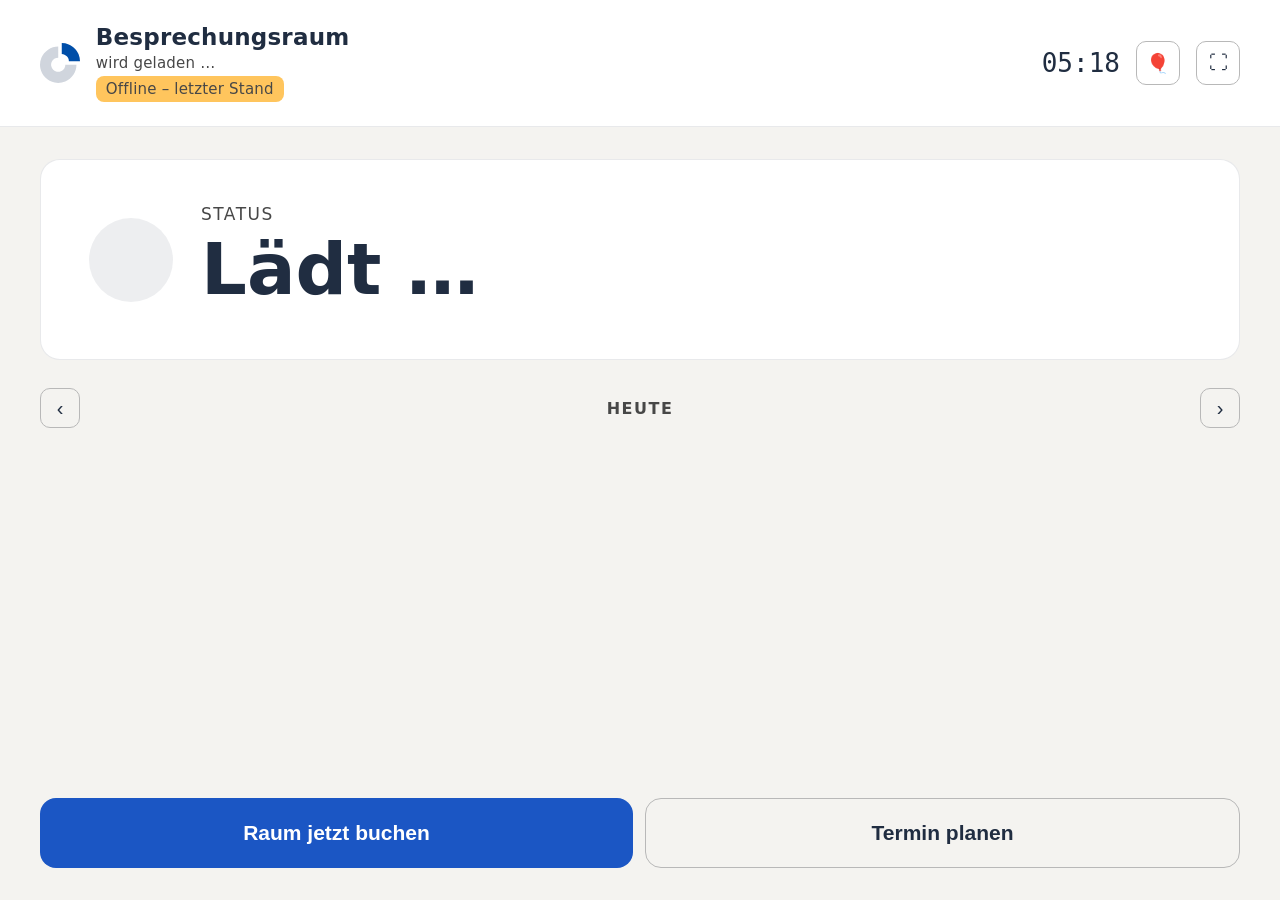
==== commit 7b257355: "Add dynamic employee list from Entra ID group, fix offline badge race, add deploy-watch script Emplo" ====
--- a/index.html
+++ b/index.html
@@ -160,15 +160,22 @@
   setInterval(tickClock, 1000);
   tickClock();
 
+  // Tracks the last known health of each polled endpoint separately, so a
+  // transient failure in one can't get silently overwritten (or falsely
+  // clear the badge) by an unrelated call resolving around the same time.
+  const apiHealth = { status: true, agenda: true };
+
   async function loadStatus() {
     try {
       const res = await fetch(`${API_BASE}/status`);
       if (!res.ok) throw new Error(res.status);
       renderStatus(await res.json());
-      updateOfflineBadge(false);
+      apiHealth.status = true;
     } catch (err) {
-      updateOfflineBadge(true);
-    }
+      console.error("loadStatus failed:", err);
+      apiHealth.status = false;
+    }
+    updateOfflineBadge();
   }
 
   async function loadAgenda() {
@@ -176,10 +183,12 @@
       const res = await fetch(`${API_BASE}/agenda?date=${formatDateParam(viewedDate)}`);
       if (!res.ok) throw new Error(res.status);
       renderAgenda(await res.json());
-      updateOfflineBadge(false);
+      apiHealth.agenda = true;
     } catch (err) {
-      updateOfflineBadge(true);
-    }
+      console.error("loadAgenda failed:", err);
+      apiHealth.agenda = false;
+    }
+    updateOfflineBadge();
   }
 
   async function loadEmployees() {
@@ -190,7 +199,9 @@
       const select = document.getElementById("employeeSelect");
       select.innerHTML = names.map(n => `<option value="${n}">${n}</option>`).join("");
     } catch (err) {
-      updateOfflineBadge(true);
+      // One-shot at page load, not part of the ongoing health/badge state —
+      // a failure here shouldn't mark the whole app "offline".
+      console.error("loadEmployees failed:", err);
     }
   }
 
@@ -365,11 +376,13 @@
     }
   });
 
-  function updateOfflineBadge(offline) {
-    // Driven only by real /api fetch outcomes below — navigator.onLine is
-    // unreliable (notably on Android) and can report false while local
-    // requests succeed fine, which caused the badge to get stuck showing
-    // "offline" even when the app was working correctly.
+  function updateOfflineBadge() {
+    // Driven only by apiHealth (real /api fetch outcomes) — navigator.onLine
+    // is unreliable (notably on Android) and was dropped for the same
+    // reason a shared true/false argument was: both let one call's timing
+    // clobber another's, leaving the badge stuck offline even when the app
+    // was working correctly.
+    const offline = !apiHealth.status || !apiHealth.agenda;
     document.getElementById("offlineBadge").classList.toggle("show", offline);
   }
 
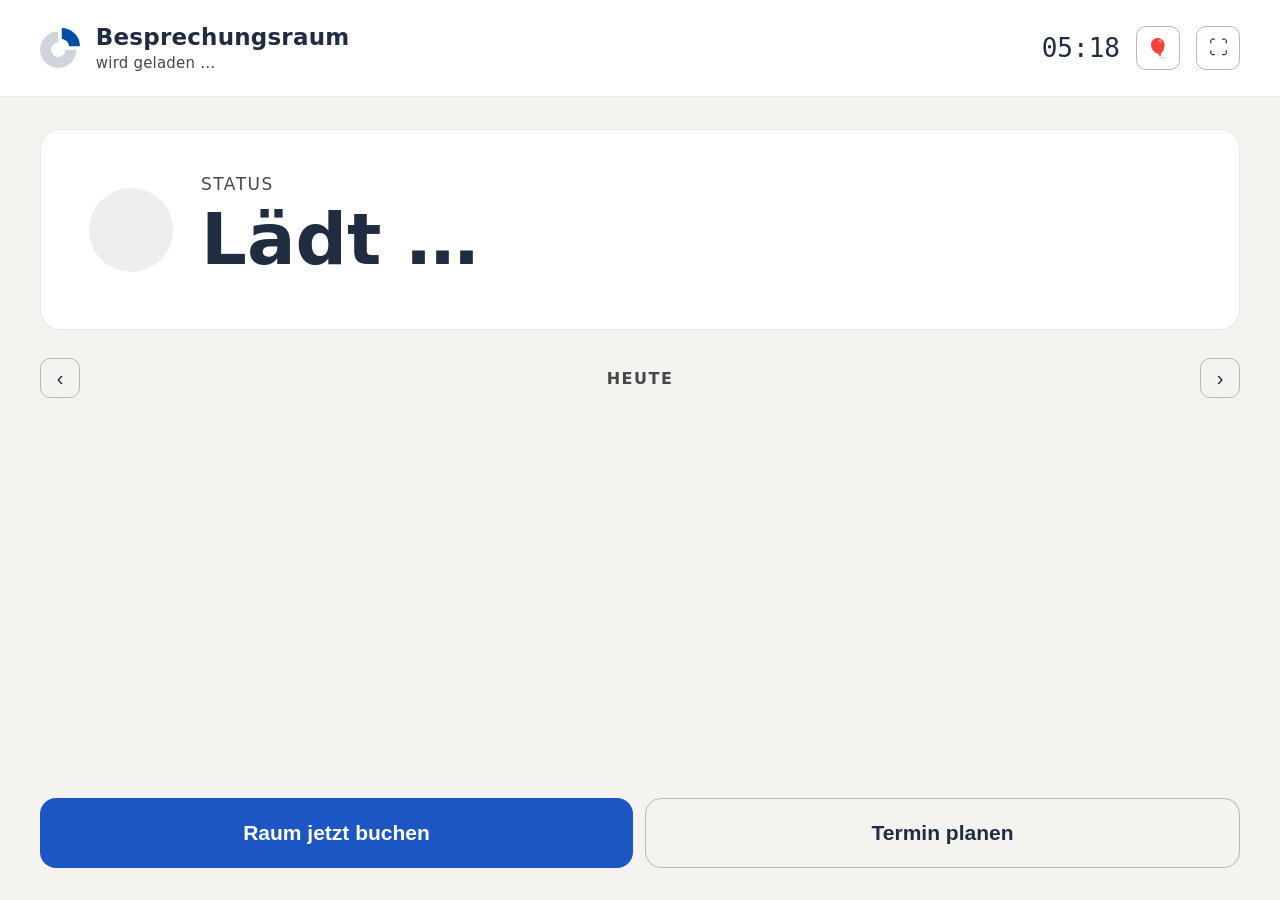
==== commit 99fd23e4: "Remove offline badge, keep status hero visible while browsing days, punchier colors The badge was ac" ====
--- a/index.html
+++ b/index.html
@@ -25,7 +25,6 @@
       <div class="room-name">
         Besprechungsraum
         <span id="lastUpdate">wird geladen …</span>
-        <span class="offline-badge" id="offlineBadge">Offline – letzter Stand</span>
       </div>
     </div>
     <div style="display:flex; align-items:center;">
@@ -98,7 +97,13 @@
 
 <script>
   const API_BASE = "/api";
+  const API_TOKEN = "__API_TOKEN__";
   const POLL_INTERVAL_MS = 30000;
+
+  function apiFetch(path, options = {}) {
+    const headers = Object.assign({}, options.headers, { "X-API-Token": API_TOKEN });
+    return fetch(`${API_BASE}${path}`, Object.assign({}, options, { headers }));
+  }
 
   let selectedDuration = 30;
   let viewedDate = new Date();
@@ -132,13 +137,8 @@
     document.getElementById("todayBtn").classList.toggle("show", !isToday(viewedDate));
   }
 
-  function updateStatusHeroVisibility() {
-    document.getElementById("statusHero").style.display = isToday(viewedDate) ? "" : "none";
-  }
-
   function dayChanged() {
     renderDayNav();
-    updateStatusHeroVisibility();
     loadAgenda();
   }
 
@@ -160,47 +160,34 @@
   setInterval(tickClock, 1000);
   tickClock();
 
-  // Tracks the last known health of each polled endpoint separately, so a
-  // transient failure in one can't get silently overwritten (or falsely
-  // clear the badge) by an unrelated call resolving around the same time.
-  const apiHealth = { status: true, agenda: true };
-
   async function loadStatus() {
     try {
-      const res = await fetch(`${API_BASE}/status`);
+      const res = await apiFetch("/status");
       if (!res.ok) throw new Error(res.status);
       renderStatus(await res.json());
-      apiHealth.status = true;
     } catch (err) {
       console.error("loadStatus failed:", err);
-      apiHealth.status = false;
-    }
-    updateOfflineBadge();
+    }
   }
 
   async function loadAgenda() {
     try {
-      const res = await fetch(`${API_BASE}/agenda?date=${formatDateParam(viewedDate)}`);
+      const res = await apiFetch(`/agenda?date=${formatDateParam(viewedDate)}`);
       if (!res.ok) throw new Error(res.status);
       renderAgenda(await res.json());
-      apiHealth.agenda = true;
     } catch (err) {
       console.error("loadAgenda failed:", err);
-      apiHealth.agenda = false;
-    }
-    updateOfflineBadge();
+    }
   }
 
   async function loadEmployees() {
     try {
-      const res = await fetch(`${API_BASE}/employees`);
+      const res = await apiFetch("/employees");
       if (!res.ok) throw new Error(res.status);
       const names = await res.json();
       const select = document.getElementById("employeeSelect");
       select.innerHTML = names.map(n => `<option value="${n}">${n}</option>`).join("");
     } catch (err) {
-      // One-shot at page load, not part of the ongoing health/badge state —
-      // a failure here shouldn't mark the whole app "offline".
       console.error("loadEmployees failed:", err);
     }
   }
@@ -295,7 +282,7 @@
     }
 
     try {
-      const res = await fetch(`${API_BASE}/book`, {
+      const res = await apiFetch("/book", {
         method: "POST",
         headers: { "Content-Type": "application/json" },
         body: JSON.stringify(payload)
@@ -324,7 +311,7 @@
     if (!confirm("Diese Buchung wirklich löschen?")) return;
 
     try {
-      const res = await fetch(`${API_BASE}/booking/${btn.dataset.id}`, { method: "DELETE" });
+      const res = await apiFetch(`/booking/${btn.dataset.id}`, { method: "DELETE" });
       if (res.status === 403) {
         showToast("Diese Buchung kann nicht gelöscht werden");
         return;
@@ -376,16 +363,6 @@
     }
   });
 
-  function updateOfflineBadge() {
-    // Driven only by apiHealth (real /api fetch outcomes) — navigator.onLine
-    // is unreliable (notably on Android) and was dropped for the same
-    // reason a shared true/false argument was: both let one call's timing
-    // clobber another's, leaving the badge stuck offline even when the app
-    // was working correctly.
-    const offline = !apiHealth.status || !apiHealth.agenda;
-    document.getElementById("offlineBadge").classList.toggle("show", offline);
-  }
-
   if ("serviceWorker" in navigator) {
     window.addEventListener("load", () => {
       navigator.serviceWorker.register("./sw.js").catch(() => {});
@@ -393,7 +370,6 @@
   }
 
   renderDayNav();
-  updateStatusHeroVisibility();
   loadStatus();
   loadAgenda();
   loadEmployees();
--- a/styles.css
+++ b/styles.css
@@ -6,9 +6,9 @@
   --blue: #1B56C4;
   --text: #474747;
   --dark-blue: #202D41;
-  --green: #A1C9AC;
+  --green: #3FB864;
   --pink: #F2BAEC;
-  --yellow: #FFC55D;
+  --yellow: #FFA726;
   --purple: #CCB9F0;
   --white: #FFFFFF;
 
@@ -66,19 +66,6 @@
   color: var(--text);
   margin-top: 4px;
 }
-
-.offline-badge {
-  display: none;
-  font-size: 14px;
-  font-weight: 600;
-  color: var(--dark-blue);
-  background: var(--yellow);
-  padding: 4px 10px;
-  border-radius: 8px;
-  margin-top: 6px;
-}
-
-.offline-badge.show { display: inline-block; }
 
 .clock {
   font-family: "SF Mono", "Consolas", monospace;
